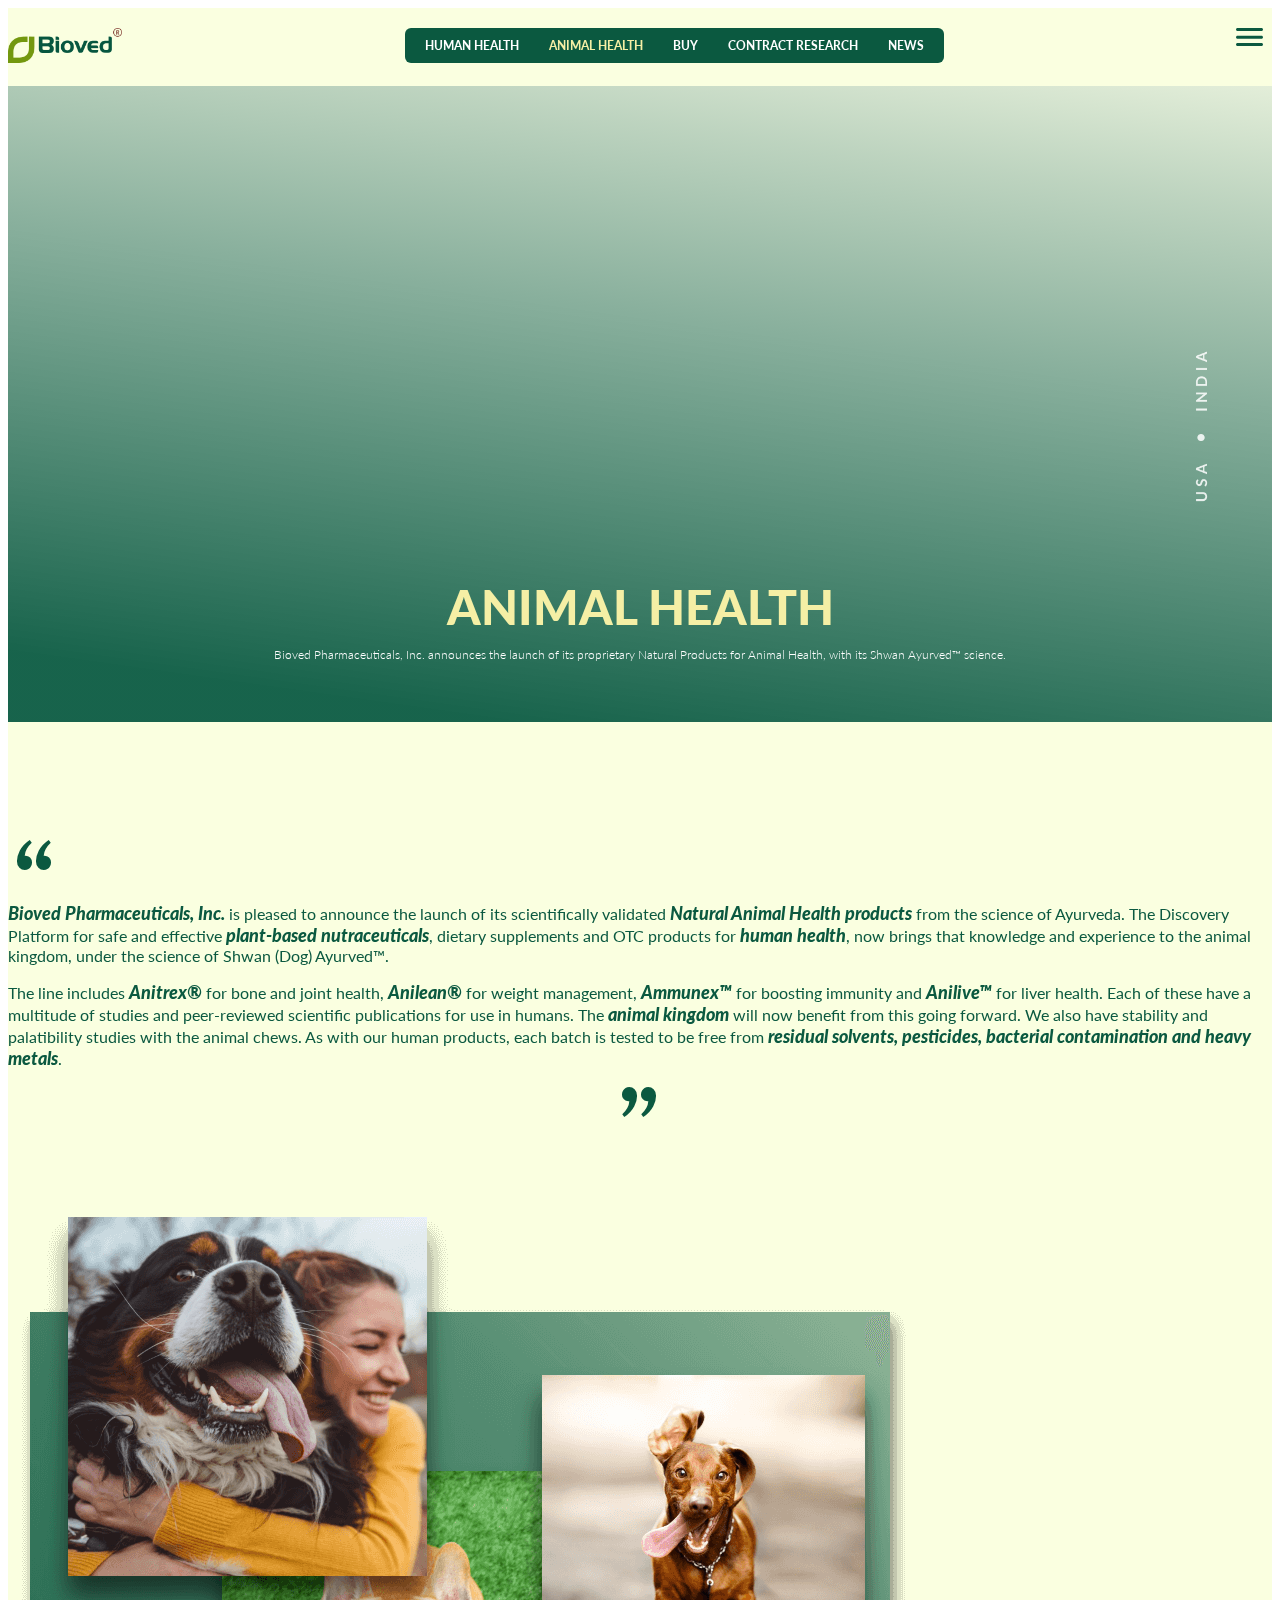
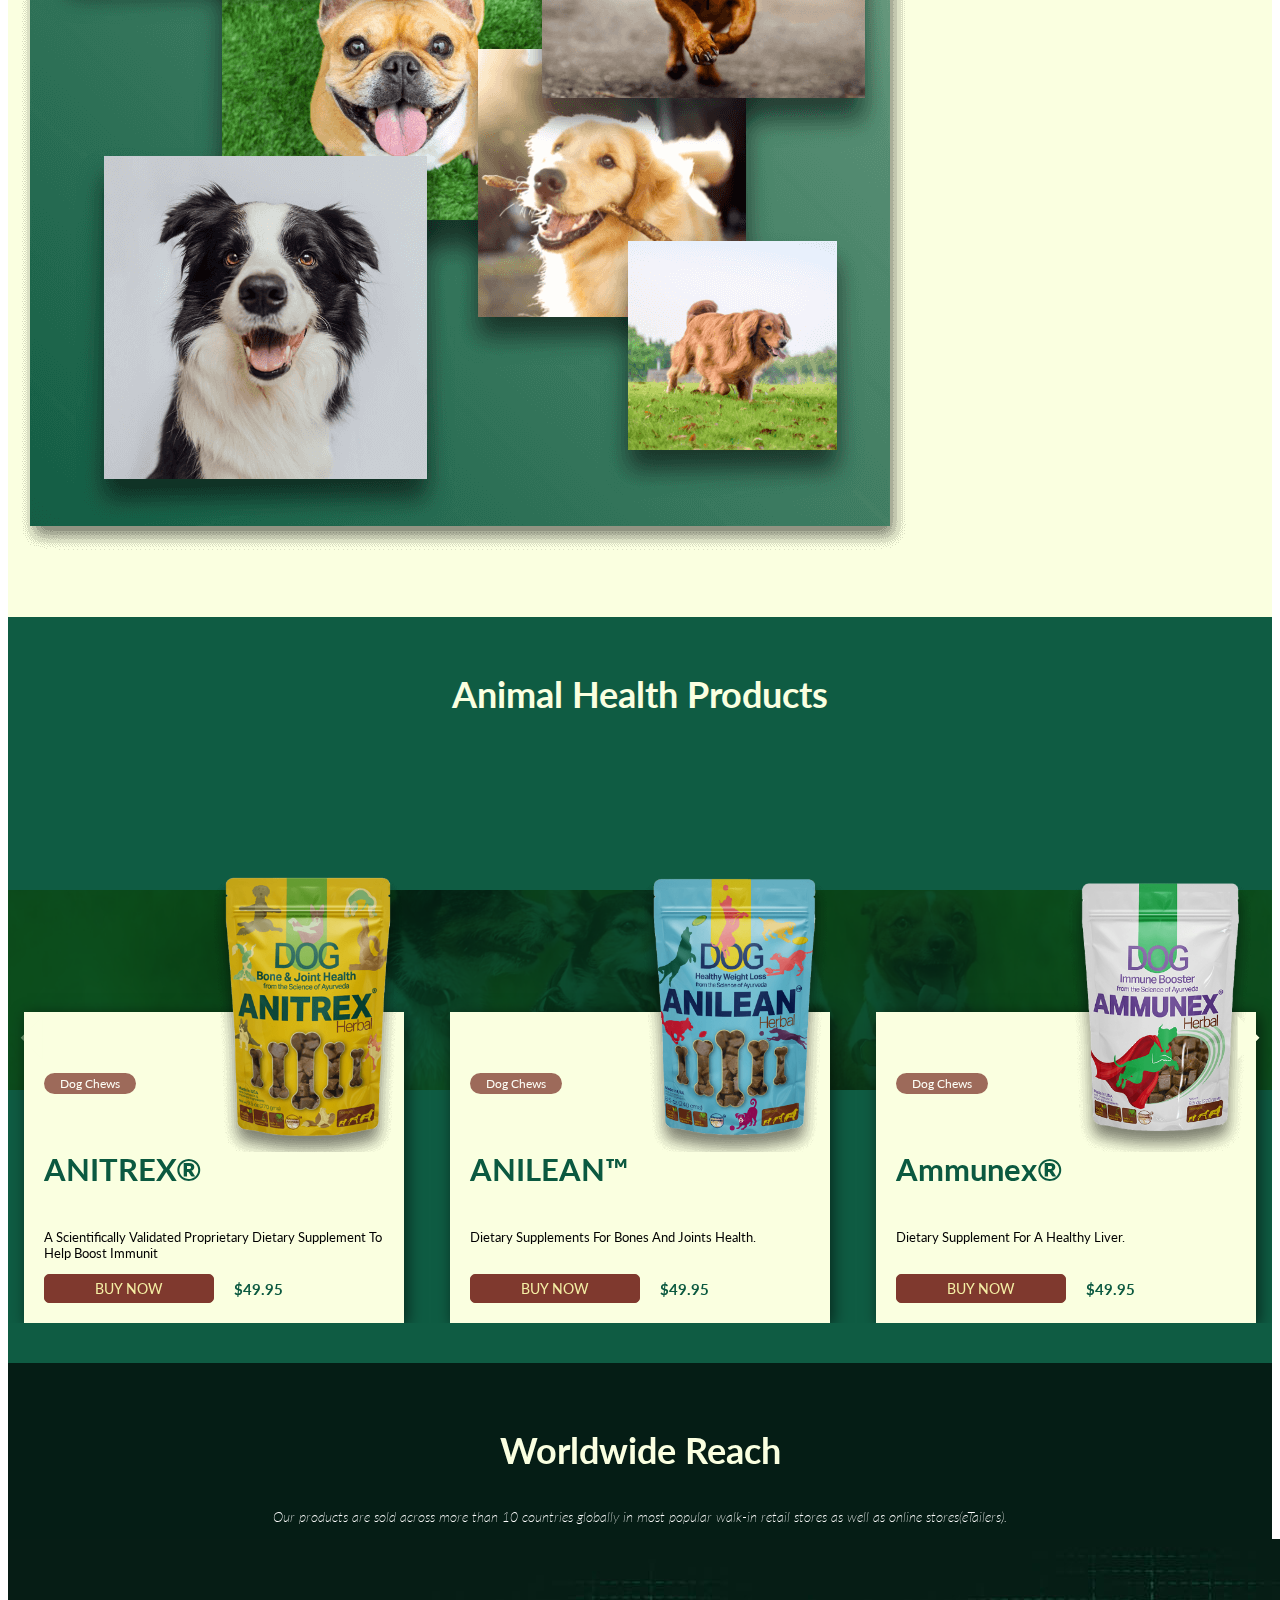
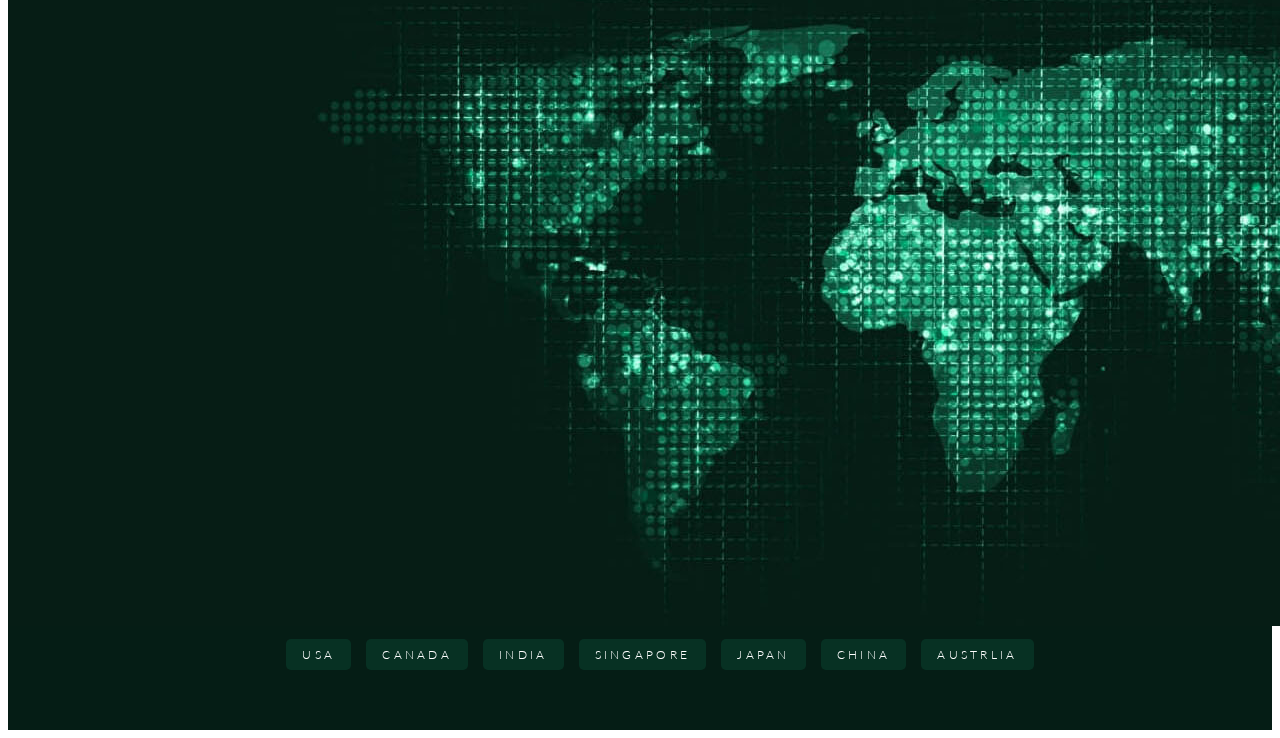
==== animal-health.html @ 0ce9d102 "Inner page human and animal page updated" ====
<!DOCTYPE html>
<html lang="en">
  <head>
    <meta charset="utf-8" />
    <meta
      name="viewport"
      content="width=device-width, initial-scale=1, minimum-scale=1, maximum-scale=1"
    />

    <title>Bioved - Human health</title>
    <link rel="preconnect" href="https://fonts.googleapis.com" />
    <link rel="preconnect" href="https://fonts.gstatic.com" crossorigin />
    <link
      href="https://fonts.googleapis.com/css2?family=BIZ+UDMincho:wght@400;700&family=Lato:ital,wght@0,100;0,300;0,400;0,700;0,900;1,100;1,300;1,400;1,700;1,900&display=swap"
      rel="stylesheet"
    />
    <link
      rel="stylesheet"
      href="https://cdnjs.cloudflare.com/ajax/libs/font-awesome/6.5.1/css/all.min.css"
      integrity="sha512-DTOQO9RWCH3ppGqcWaEA1BIZOC6xxalwEsw9c2QQeAIftl+Vegovlnee1c9QX4TctnWMn13TZye+giMm8e2LwA=="
      crossorigin="anonymous"
      referrerpolicy="no-referrer"
    />
    <link
      href="https://cdn.jsdelivr.net/npm/bootstrap@5.3.2/dist/css/bootstrap.min.css"
      rel="stylesheet"
      integrity="sha384-T3c6CoIi6uLrA9TneNEoa7RxnatzjcDSCmG1MXxSR1GAsXEV/Dwwykc2MPK8M2HN"
      crossorigin="anonymous"
    />
    <!-- Link Swiper's CSS -->
    <link
      rel="stylesheet"
      href="https://cdn.jsdelivr.net/npm/swiper@11/swiper-bundle.min.css"
    />
    <link rel="stylesheet" href="./assets/style/style.css" />
  </head>
  <body>
    <!-- Header -->
    <header>
      <div class="container">
        <div class="row">
          <div class="col-12">
            <div class="header-box">
              <div class="logo-box">
                <img
                  src="./assets/images/LandingPage/logo.png"
                  class="header-logo"
                  alt="logo"
                />
              </div>
              <div class="middle-menu-box">
                <ul class="center-menulist">
                  <li><a href="/human-health.html">HUMAN HEALTH</a></li>
                  <li class="active">
                    <a href="/animal-health.html">ANIMAL HEALTH</a>
                  </li>
                  <li><a href="javascript:void(0);">BUY</a></li>
                  <li><a href="javascript:void(0);">CONTRACT RESEARCH</a></li>
                  <li><a href="javascript:void(0);">NEWS</a></li>
                </ul>
              </div>
              <div class="mobilemenu-box">
                <div class="menu-icon">
                  <svg
                    xmlns="http://www.w3.org/2000/svg"
                    width="45"
                    height="30"
                    viewBox="0 0 45 30"
                    fill="none"
                  >
                    <g clip-path="url(#clip0_9_1050)">
                      <path
                        d="M0 2.5C0 1.11929 1.11929 0 2.5 0H42.5C43.8807 0 45 1.11929 45 2.5C45 3.88071 43.8807 5 42.5 5H2.5C1.11929 5 0 3.88071 0 2.5Z"
                        fill="#0B5940"
                      />
                      <path
                        d="M0 15.5C0 14.1193 1.11929 13 2.5 13H42.5C43.8807 13 45 14.1193 45 15.5C45 16.8807 43.8807 18 42.5 18H2.5C1.11929 18 0 16.8807 0 15.5Z"
                        fill="#0B5940"
                      />
                      <path
                        d="M0 27.5C0 26.1193 1.11929 25 2.5 25H42.5C43.8807 25 45 26.1193 45 27.5C45 28.8807 43.8807 30 42.5 30H2.5C1.11929 30 0 28.8807 0 27.5Z"
                        fill="#0B5940"
                      />
                    </g>
                    <defs>
                      <clipPath id="clip0_9_1050">
                        <rect width="45" height="30" fill="white" />
                      </clipPath>
                    </defs>
                  </svg>
                </div>
              </div>
            </div>
          </div>
        </div>
      </div>
    </header>
    <!-- Swiper -->
    <section class="video-hero-section-box">
      <div class="video-box">
        <video
          class="herosection-video"
          loop
          muted
          autoplay
          src="https://www.w3schools.com/tags/movie.mp4"
          playsinline
          type="video/mp4"
        ></video>
      </div>
      <div class="video-hero-section">
        <img
          src="./assets/images/LandingPage/side-img.png"
          alt="side-img"
          width="18px"
        />
        <div class="content-block">
          <div class="container">
            <div class="row">
              <div class="col-12">
                <div class="title-box">
                  <h4>Animal Health</h4>
                  <!-- <h5>made for healthier life.</h5> -->
                  <p>
                    Bioved Pharmaceuticals, Inc. announces the launch of its
                    proprietary Natural Products for Animal Health, with its
                    Shwan Ayurved™ science.
                  </p>
                </div>
              </div>
            </div>
          </div>
        </div>

        <!-- <div class="swiper-button-next"></div>
      <div class="swiper-button-prev"></div> -->
      </div>
    </section>
    <!-- Standard section -->
    <section class="animal-info-section">
      <div class="container">
        <div class="row align-items-center">
          <div class="col-12 col-md-6">
            <div class="animal-info-content">
              <h1 class="text-start left-quotes">"</h1>
              <p class="text-center">
                <b>Bioved Pharmaceuticals, Inc.</b> is pleased to announce the
                launch of its scientifically validated
                <b>Natural Animal Health products</b> from the science of
                Ayurveda. The Discovery Platform for safe and effective
                <b>plant-based nutraceuticals</b>, dietary supplements and OTC
                products for <b>human health</b>, now brings that knowledge and
                experience to the animal kingdom, under the science of Shwan
                (Dog) Ayurved™.
              </p>

              <p class="text-center">
                The line includes <b>Anitrex®</b> for bone and joint health,
                <b>Anilean®</b> for weight management, <b>Ammunex™</b> for
                boosting immunity and <b> Anilive™</b> for liver health. Each of
                these have a multitude of studies and peer-reviewed scientific
                publications for use in humans. The <b>animal kingdom</b> will
                now benefit from this going forward. We also have stability and
                palatibility studies with the animal chews. As with our human
                products, each batch is tested to be free from
                <b
                  >residual solvents, pesticides, bacterial contamination and
                  heavy metals</b
                >.
              </p>
              <h1 class="text-end">"</h1>
            </div>
          </div>
          <div class="col-12 col-md-6">
            <img
              src="./assets/images/AnimalHealth_Page/AH_Div_2_option.png"
              class="img-fluid"
            />
          </div>
        </div>
      </div>
    </section>

    <!-- product-swiper -->

    <section class="product-swiper-section animal-product">
      <div class="container">
        <div class="row">
          <div class="col-12">
            <div class="sec-header-box">
              <h3>Animal Health Products</h3>
            </div>
          </div>
        </div>
      </div>
      <div class="container relative-container">
        <div class="row">
          <div class="col-12">
            <!-- Swiper -->
            <div class="swiper product-swiper">
              <div class="swiper-wrapper">
                <div class="swiper-slide">
                  <article class="product-card">
                    <img
                      src="./assets/images/AnimalHealth_Page/AH_div3_1.png"
                      class="product-img"
                    />
                    <span class="product-pill tablet">Dog Chews</span>
                    <h4 class="name">ANITREX®</h4>
                    <p>
                      A Scientifically Validated Proprietary Dietary Supplement
                      To Help Boost Immunit
                    </p>
                    <div class="btn-price">
                      <button>BUY NOW</button>
                      <span class="price">$49.95</span>
                    </div>
                  </article>
                </div>
                <div class="swiper-slide">
                  <article class="product-card">
                    <img
                      src="./assets/images/AnimalHealth_Page/AH_div3_2.png"
                      class="product-img"
                    />
                    <span class="product-pill tablet">Dog Chews</span>
                    <h4 class="name">ANILEAN™</h4>
                    <p>Dietary Supplements For Bones And Joints Health.</p>
                    <div class="btn-price">
                      <button>BUY NOW</button>
                      <span class="price">$49.95</span>
                    </div>
                  </article>
                </div>
                <div class="swiper-slide">
                  <article class="product-card">
                    <img
                      src="./assets/images/AnimalHealth_Page/AH_div3_3.png"
                      class="product-img"
                    />
                    <span class="product-pill tablet">Dog Chews</span>
                    <h4 class="name">Ammunex®</h4>
                    <p>Dietary Supplement For A Healthy Liver.</p>
                    <div class="btn-price">
                      <button>BUY NOW</button>
                      <span class="price">$49.95</span>
                    </div>
                  </article>
                </div>

                <div class="swiper-slide">
                  <article class="product-card">
                    <img
                      src="./assets/images/LandingPage/Artovid-20.png"
                      class="product-img"
                    />
                    <span class="product-pill tablet">Tablet</span>
                    <h4 class="name">Artovid-20®</h4>
                    <p>
                      A Scientifically Validated Proprietary Dietary Supplement
                      To Help Boost Immunit
                    </p>
                    <div class="btn-price">
                      <button>BUY NOW</button>
                      <span class="price">$49.95</span>
                    </div>
                  </article>
                </div>
                <div class="swiper-slide">
                  <article class="product-card">
                    <img
                      src="./assets/images/LandingPage/ARTREX.png"
                      class="product-img"
                    />
                    <span class="product-pill cream">Cream</span>
                    <h4 class="name">ARTREX®</h4>
                    <p>Dietary Supplements For Bones And Joints Health.</p>
                    <div class="btn-price">
                      <button>BUY NOW</button>
                      <span class="price">$49.95</span>
                    </div>
                  </article>
                </div>
                <div class="swiper-slide">
                  <article class="product-card">
                    <img
                      src="./assets/images/LandingPage/PERIBAN.png"
                      class="product-img"
                    />
                    <span class="product-pill tablet">Tablet</span>
                    <h4 class="name">PERIBAN™</h4>
                    <p>Dietary Supplement For A Healthy Liver.</p>
                    <div class="btn-price">
                      <button>BUY NOW</button>
                      <span class="price">$49.95</span>
                    </div>
                  </article>
                </div>
              </div>
              <div class="swiper-button-next">
                <svg
                  xmlns="http://www.w3.org/2000/svg"
                  width="26"
                  height="51"
                  viewBox="0 0 26 51"
                  fill="none"
                >
                  <path
                    d="M0.477783 0L25.7526 25.2749L0.477783 50.5497"
                    fill="#FAFFE0"
                  />
                </svg>
              </div>
              <div class="swiper-button-prev">
                <svg
                  xmlns="http://www.w3.org/2000/svg"
                  width="26"
                  height="51"
                  viewBox="0 0 26 51"
                  fill="none"
                >
                  <path
                    opacity=""
                    d="M25.7526 50.5498L0.477783 25.2748L25.7526 0"
                    fill="#FAFFE0"
                  />
                </svg>
              </div>
              <!-- <div class="swiper-pagination"></div> -->
            </div>
          </div>
        </div>
      </div>
    </section>

    <!-- Footer -->
    <footer class="footer-section">
      <div class="container">
        <div class="row">
          <div class="col-12">
            <div class="sec-header-box">
              <h3>Worldwide Reach</h3>
              <p>
                Our products are sold across more than 10 countries globally in
                most popular walk-in retail stores as well as online
                stores(eTailers).
              </p>
            </div>
            <img
              src="./assets/images/LandingPage/Div_6.jpg"
              alt="Div_6"
              class="img-fluid"
            />
            <ul class="country-pill">
              <li>USA</li>
              <li>Canada</li>
              <li>India</li>
              <li>singapore</li>
              <li>japan</li>
              <li>China</li>
              <li>austrlia</li>
            </ul>
          </div>
        </div>
      </div>
    </footer>

    <!-- <script
      src="https://code.jquery.com/jquery-3.7.1.min.js"
      integrity="sha256-/JqT3SQfawRcv/BIHPThkBvs0OEvtFFmqPF/lYI/Cxo="
      crossorigin="anonymous"
    ></script> -->

    <script src="https://cdnjs.cloudflare.com/ajax/libs/jquery/3.1.1/jquery.min.js"></script>
    <script
      src="https://cdn.jsdelivr.net/npm/@popperjs/core@2.11.8/dist/umd/popper.min.js"
      integrity="sha384-I7E8VVD/ismYTF4hNIPjVp/Zjvgyol6VFvRkX/vR+Vc4jQkC+hVqc2pM8ODewa9r"
      crossorigin="anonymous"
    ></script>
    <script
      src="https://cdn.jsdelivr.net/npm/bootstrap@5.3.2/dist/js/bootstrap.min.js"
      integrity="sha384-BBtl+eGJRgqQAUMxJ7pMwbEyER4l1g+O15P+16Ep7Q9Q+zqX6gSbd85u4mG4QzX+"
      crossorigin="anonymous"
    ></script>

    <!-- Swiper JS -->
    <script src="https://cdn.jsdelivr.net/npm/swiper@11/swiper-bundle.min.js"></script>

    <!-- Initialize Swiper Hero -->
    <script>
      var swiper = new Swiper(".hero-swiper", {
        cssMode: true,
        loop: true,
        autoplay: {
          delay: 2500,
          disableOnInteraction: false,
        },
        navigation: {
          nextEl: ".swiper-button-next",
          prevEl: ".swiper-button-prev",
        },
        pagination: {
          el: ".swiper-pagination",
        },
        mousewheel: true,
        keyboard: true,
      });
    </script>
    <!-- Initialize Swiper Product-->
    <script>
      var swiper = new Swiper(".product-swiper", {
        slidesPerView: 1,
        spaceBetween: 10,
        navigation: {
          nextEl: ".swiper-button-next",
          prevEl: ".swiper-button-prev",
        },
        pagination: {
          el: ".swiper-pagination",
          clickable: true,
        },
        breakpoints: {
          640: {
            slidesPerView: 1,
            spaceBetween: 15,
          },
          768: {
            slidesPerView: 2,
            spaceBetween: 15,
          },
          1199: {
            slidesPerView: 3,
            spaceBetween: 15,
          },
        },
      });
    </script>

    <!-- Initialize Swiper Product-->
    <script>
      var swiper = new Swiper(".latestDev-swiper", {
        slidesPerView: 1,
        spaceBetween: 10,
        navigation: {
          nextEl: ".swiper-button-next",
          prevEl: ".swiper-button-prev",
        },
        pagination: {
          el: ".swiper-pagination",
          clickable: true,
        },
        breakpoints: {
          425: {
            slidesPerView: 1,
            spaceBetween: 15,
          },
          520: {
            slidesPerView: 2,
            spaceBetween: 15,
          },
          1024: {
            slidesPerView: 3,
            spaceBetween: 15,
          },
        },
      });
    </script>
  </body>
</html>
---- assets/style/style.css ----
body {
  font-family: "Lato", sans-serif;
}

/* Landing page */
header {
  background: #faffe0;
  position: relative;
}
.header-box {
  display: flex;
  justify-content: space-between;
  padding: 20px 0;
}
.header-box img.header-logo {
  height: 35px;
}
.header-box .menu-icon svg {
  height: 18px;
}
@media screen and (max-width: 991px) {
  .middle-menu-box {
    display: none;
  }
}

.header-box ul.center-menulist {
  background: #0b5940;
  display: flex;
  gap: 10px;
  list-style: none;
  padding: 0 10px;
  margin: 0;
  border-radius: 6px;
}
ul.center-menulist li a {
  color: #fff;
  font-family: Lato;
  font-size: 12px;
  font-style: normal;
  font-weight: 700;
  line-height: normal;
  text-decoration: none;
  padding: 10px 10px;
  display: block;
}
ul.center-menulist li.active a {
  color: #f5efa5;
}
/* Hero section */
.swiper.hero-section::before {
  content: "";
  position: absolute;
  background: linear-gradient(15deg, #faffe0, transparent);
  z-index: 2;
  inset: 0;
}
.swiper.hero-section {
  width: 100%;
  height: 100%;
  min-height: 64vh;
  max-height: 64vh;
}
@media screen and (max-height: 760px) {
  .swiper.hero-section {
    width: 100%;
    height: 100%;
    min-height: 64vh;
    max-height: unset;
  }
}
@media screen and (max-width: 820px) {
  .swiper.hero-section {
    width: 100%;
    height: 100%;
    min-height: unset;
    max-height: unset;
  }
}
.swiper.hero-section .swiper-slide {
  text-align: center;
  font-size: 18px;
  background: #fff;
  display: flex;
  justify-content: center;
  align-items: center;
}

.swiper.hero-section .swiper-slide img {
  display: block;
  width: 100%;
  height: 100%;
  object-fit: cover;
}
.swiper.hero-section .swiper-pagination {
  position: static;
}
.swiper.hero-section .swiper-pagination .swiper-pagination-bullet {
  width: 22px;
  height: 5px;
  display: inline-block;
  border-radius: 2px;
}
.swiper.hero-section
  .swiper-pagination
  .swiper-pagination-bullet.swiper-pagination-bullet-active {
  background: #0b5940;
}
.swiper.hero-section .content-block {
  position: absolute;
  z-index: 3;
  inset: 0;
}
.swiper.hero-section .content-box {
  display: flex;
  align-items: flex-start;
  flex-direction: column;
  gap: 80px;
  width: 100%;
  padding-top: 150px;
}
@media screen and (max-width: 767px) {
  .swiper.hero-section .content-box {
    gap: 0;
    padding-top: 50px;
  }
}
.swiper.hero-section .content-box .top-block,
.swiper.hero-section .content-box .bottom-block {
  display: flex;
  align-items: center;
  justify-content: space-between;
  width: 100%;
}
@media screen and (max-width: 991px) {
  .swiper.hero-section .content-box .bottom-block {
    flex-direction: column;
    align-items: flex-start;
  }
}
.swiper.hero-section .content-box .top-block .left-box,
.swiper.hero-section .content-box .bottom-block .left-box {
  width: 100%;
  max-width: 620px;
  padding-right: 20px;
}

.swiper.hero-section .content-box .top-block .left-box h1 .main {
  color: #7f392e;
  display: block;
  font-size: 48px;
  font-style: normal;
  font-weight: 900;
  line-height: normal;
  text-transform: uppercase;
}
.swiper.hero-section .content-box .top-block .left-box h1 .sub {
  color: #0b5940;
  display: block;
  font-size: 36px;
  font-style: normal;
  font-weight: 400;
  line-height: normal;
  text-transform: uppercase;
}
@media screen and (max-width: 767px) {
  .swiper.hero-section .content-box .top-block .left-box h1 .main {
    font-size: 28px;
  }
  .swiper.hero-section .content-box .top-block .left-box h1 .sub {
    font-size: 26px;
  }
}
.swiper.hero-section .content-box .top-block .left-box p {
  color: #000;

  font-size: 14px;
  font-style: normal;
  font-weight: 400;
  line-height: normal;
}

.swiper.hero-section .content-box .bottom-block .left-box .news-btn-pill {
  border-radius: 8px;
  background: #7f392e80;
  display: table;
  margin: 0;
  overflow: hidden;
}
.swiper.hero-section
  .content-box
  .bottom-block
  .left-box
  .news-btn-pill
  .pill-head {
  border-radius: 8px 0px 0px 8px;
  opacity: 0.75;
  background: #7f392e;
  color: #fff;
  text-align: center;
  font-size: 13px;
  font-style: normal;
  font-weight: 500;
  line-height: normal;
  letter-spacing: 1.2px;
  display: inline-block;
  width: 69px;
  height: 32px;
  flex-shrink: 0;
  display: inline-flex;
  align-items: center;
  justify-content: center;
}

.swiper.hero-section
  .content-box
  .bottom-block
  .left-box
  .news-btn-pill
  span.pill-body {
  color: #000;
  font-size: 13px;
  font-style: normal;
  font-weight: 400;
  line-height: normal;

  backdrop-filter: blur(250px);
  height: 32px;
  display: inline-flex;
  flex-wrap: wrap;
  align-items: center;
  justify-content: center;
  padding: 0 10px;
}
.swiper.hero-section
  .content-box
  .bottom-block
  .left-box
  .news-btn-pill
  span.pill-body
  b {
  color: #000;

  font-size: 13px;
  font-style: normal;
  font-weight: 700;
  line-height: normal;
}
@media screen and (max-width: 991px) {
  .swiper.hero-section
    .content-box
    .bottom-block
    .left-box
    .news-btn-pill
    span.pill-body {
    height: auto;
  }
}
/* Standard sectin  */
.standard-section {
  background: #faffe0;
  position: relative;
  padding: 40px 0;
}

article.standard-box .top-block {
  display: flex;
  align-items: center;
  justify-content: flex-start;
  gap: 20px;
}
@media screen and (max-width: 991px) {
  article.standard-box .top-block {
    flex-direction: column;
  }
}
article.standard-box .bottom-block {
  display: flex;
  justify-content: flex-start;
  gap: 0;
}
article.standard-box .top-block img.contant-img {
  width: 360px;
}

article.standard-box .top-block .content {
  padding: 0 80px;
}
@media screen and (max-width: 1199px) {
  article.standard-box .top-block .content {
    padding: 0 40px;
  }
}
article.standard-box .top-block .content h1 {
  max-width: 450px;
  width: 100%;
  position: relative;
  margin-bottom: 30px;
}
@media screen and (max-width: 991px) {
  article.standard-box .top-block .content h1 {
    margin: auto;
    margin-bottom: 30px;
    max-width: 360px;
  }
}
article.standard-box .top-block .content h1 .top {
  color: #000;
  font-family: Lato;
  font-size: 42px;
  font-style: normal;
  font-weight: 700;
  line-height: normal;
  display: block;
  position: relative;
}
article.standard-box .top-block .content h1 .top::before {
  content: "";
  position: absolute;
  width: 80px;
  height: 31px;
  background: #0b5940;
  right: 0;
  bottom: 4px;
}
article.standard-box .top-block .content h1 .middle {
  color: #000;
  font-family: Lato;
  font-size: 42px;
  font-style: normal;
  font-weight: 300;
  line-height: normal;
  letter-spacing: 10px;
  display: block;
  position: relative;
}
article.standard-box .top-block .content h1 .bottom {
  color: #000;
  text-align: right;
  font-family: Lato;
  font-size: 42px;
  font-style: normal;
  font-weight: 700;
  line-height: normal;
  display: block;
  position: relative;
}
article.standard-box .top-block .content h1 .bottom::before {
  content: "";
  position: absolute;
  width: 210px;
  height: 31px;
  background: #0b5940;
  left: 0;
  bottom: 4px;
}
article.standard-box .top-block .content p {
  color: #000;
  font-family: Lato;
  font-size: 14px;
  font-style: italic;
  font-weight: 400;
  line-height: normal;
}

@media screen and (max-width: 991px) {
  article.standard-box .top-block .content h1 .top {
    font-size: 28px;
  }
  article.standard-box .top-block .content h1 .top::before {
    content: "";
    position: absolute;
    width: 80px;
    height: 21px;
    background: #0b5940;
    right: 0;
    bottom: 4px;
  }
  article.standard-box .top-block .content h1 .middle {
    font-size: 28px;
  }
  article.standard-box .top-block .content h1 .bottom {
    font-size: 28px;
  }
  article.standard-box .top-block .content h1 .bottom::before {
    content: "";
    position: absolute;
    width: 210px;
    height: 21px;
    background: #0b5940;
    left: 0;
    bottom: 4px;
  }
  article.standard-box .top-block .content p {
    font-size: 14px;
  }
}
article.standard-box .bottom-block .empty-box {
  width: 360px;
  background: #f5efa5;
  display: flex;
}

article.standard-box .bottom-block .link-box {
  background: linear-gradient(
    273deg,
    #faffe0 -82.93%,
    #a1c1a4 -40.44%,
    #0b5940 97.79%
  );
  height: 160px;
  flex-shrink: 0;
  width: calc(100% - 360px);
  display: flex;
  align-items: center;
  justify-content: flex-start;
  padding: 0 100px;
}
@media screen and (max-width: 1199px) {
  article.standard-box .bottom-block .link-box {
    padding: 0 60px;
  }
}

@media screen and (max-width: 991px) {
  article.standard-box .bottom-block .empty-box {
    display: none;
  }
  article.standard-box .bottom-block .link-box {
    width: 100%;
  }
}
article.standard-box .bottom-block .link-box span {
  color: #faffe0;
  font-family: Lato;
  font-size: 24px;
  font-style: normal;
  font-weight: 300;
  line-height: normal;
  letter-spacing: 1.35px;
  text-decoration-line: underline;
  display: flex;
  align-items: center;
  justify-content: center;
  gap: 10px;
}
article.standard-box .bottom-block .link-box span svg {
  height: 15px;
  width: auto;
}

/* product-swiper */

.product-swiper-section {
  background: #0f5c43;
  position: relative;
  padding: 40px 0;
}

.product-swiper-section .sec-header-box h3 {
  color: #faffe0;
  text-align: center;
  font-family: Lato;
  font-size: 36px;
  font-style: normal;
  font-weight: 700;
  line-height: normal;
  margin-top: 15px;
}

.product-swiper-section .sec-header-box p {
  color: #fff;
  text-align: center;
  font-family: Lato;
  font-size: 14px;
  font-style: italic;
  font-weight: 200;
  line-height: normal;
}

.relative-container {
  position: relative;
  z-index: 2;
}
.product-swiper-section::before {
  content: "";
  position: absolute;
  inset: 0;
  background-image: url("../images/LandingPage/HHP_Div3.jpg");
  height: 200px;
  width: 100%;
  z-index: 1;
  background-size: cover;
  background-position: center;
  mix-blend-mode: difference;
  display: flex;
  align-items: center;
  justify-content: center;
  top: calc(50% - 100px);
}

.animal-product.product-swiper-section::before {
  background-image: url("../images/AnimalHealth_Page/AHP_Div3-1.jpg");

  mix-blend-mode: multiply;
}
/* .product-swiper-section::after {
  content: "";
  position: absolute;
  inset: 0;
  height: 200px;
  width: 100%;
  z-index: 1;
  background-position: center;
  background: linear-gradient(180deg, #faffe0 100%, #000 10%);
  mix-blend-mode: saturation;
  backdrop-filter: blur(4px);
} */

.swiper.product-swiper {
  width: 100%;
  height: 100%;
}

.swiper.product-swiper .swiper-slide img {
  display: block;
  width: 100%;
  height: 100%;
  object-fit: cover;
}
.swiper.product-swiper .swiper-button-next:after,
.swiper.product-swiper .swiper-button-prev:after {
  content: unset;
}
.product-card {
  position: relative;
  background: #faffe0;
  box-shadow: 3px 3px 15px 0px #00000096;
  margin-top: 260px;
  padding: 20px;
  padding-top: 60px;

  width: 340px;
  margin-left: auto;
  margin-right: auto;
}
article.product-card .product-img {
  position: absolute;
  bottom: 55%;
  right: 0;
  height: 290px !important;
  width: auto !important;
}
article.product-card span.product-pill {
  border-radius: 30px;
  opacity: 0.75;
  padding: 3px 16px;
  font-size: 12px;
  text-align: center;
  font-family: Lato;
  font-style: normal;
  font-weight: 400;
  line-height: normal;
  margin-bottom: 15px;
  display: inline-block;
}
article.product-card span.product-pill.tablet {
  background: #7f392e;
  color: #fff;
}

article.product-card span.product-pill.cream {
  background: #0b5940;
  color: #ffffff;
}

article.product-card .name {
  color: #0b5940;
  font-family: Lato;
  font-size: 31px;
  font-style: normal;
  font-weight: 700;
  line-height: normal;
}
article.product-card p {
  color: #000;
  font-family: Lato;
  font-size: 13px;
  font-style: normal;
  font-weight: 400;
  line-height: normal;
  min-height: 32px;
}
article.product-card .btn-price {
  display: flex;
  align-items: center;
  justify-content: flex-start;
  gap: 20px;
}
article.product-card .btn-price button {
  border-radius: 5px;
  background: #7f392e;
  color: #f5efa5;
  font-family: Lato;
  font-size: 14px;
  font-style: normal;
  font-weight: 400;
  line-height: normal;
  padding: 5px 50px;
  border: 1px solid #7f392e;
}

article.product-card .btn-price span.price {
  color: #0b5940;
  font-family: Lato;
  font-size: 15px;
  font-style: normal;
  font-weight: 700;
  line-height: normal;
}

section.content-img-section {
  background: #faffe0;
  position: relative;
}
section.content-img-section .content-img-section-img {
  width: 50%;
  display: table;
  margin-left: auto;
  height: 590px;
  object-fit: cover;
  object-position: center;
}
@media screen and (max-width: 991px) {
  section.content-img-section .content-img-section-img {
    width: 100%;
    display: table;
    margin-left: auto;
    height: 440px;
    object-fit: cover;
    object-position: center;
    opacity: 0.4;
  }
}
.content-img-section .container-absolute {
  position: absolute;
  inset: 0;
  display: flex;
  align-items: center;
  justify-content: center;
}
.content-img-section .content-box h1 {
  margin-bottom: 20px;
  position: relative;
  max-width: 515px;
}
.content-img-section .content-box h1 .main {
  color: #000;
  font-family: Lato;
  font-size: 40px;
  font-style: normal;
  font-weight: 700;
  line-height: normal;
  letter-spacing: -0.6px;
  display: block;
  position: relative;
}
.content-img-section .content-box h1 .main::before {
  content: "";
  position: absolute;
  width: 80px;
  height: 31px;
  background: #0b5940;
  right: 0;
  bottom: 4px;
}
.content-img-section .content-box h1 .sub {
  color: #000;
  font-family: Lato;
  font-size: 40px;
  font-style: normal;
  font-weight: 300;
  line-height: normal;
  letter-spacing: 1.5px;
}
@media screen and (max-width: 1199px) {
  .content-img-section .content-box h1 {
    max-width: 400px;
  }
  .content-img-section .content-box h1 .main {
    font-size: 31px;
  }
  .content-img-section .content-box h1 .main::before {
    width: 60px;
    height: 24px;
  }
  .content-img-section .content-box h1 .sub {
    font-size: 31px;
  }
}
.content-img-section p {
  color: #000;
  font-family: Lato;
  font-size: 16px;
  font-style: italic;
  font-weight: 400;
  line-height: normal;
}

.go-btn {
  background-color: #f5efa5;
  filter: drop-shadow(0px 5px 7.5px rgba(0, 0, 0, 0.59));
  color: #0b5940;
  font-family: Lato;
  font-size: 36px;
  font-style: normal;
  font-weight: 400;
  line-height: normal;
  letter-spacing: 1.92px;

  width: 130px;
  height: 130px;
  border-radius: 50%;
  display: inline-flex;
  align-items: center;
  justify-content: center;
  flex-direction: column;
  gap: 2px;
}
.go-btn svg {
  width: 48px;
}

section.content-img-section {
  background: #faffe0;
  position: relative;
}
section.content-img-section.left .content-img-section-img {
  width: 50%;
  display: table;
  margin-right: auto;
  margin-left: 0;
  height: 590px;
  object-fit: cover;
  object-position: center;
}
@media screen and (max-width: 991px) {
  section.content-img-section.left .content-img-section-img {
    opacity: 1;
    width: 100%;
  }
}
.content-img-section.left .content-box h1 {
  margin-bottom: 20px;
  position: relative;
  max-width: 515px;
}
.content-img-section.left .content-box h1 .main {
  color: #f5efa5;
  font-family: Lato;
  font-size: 40px;
  font-style: normal;
  font-weight: 700;
  line-height: normal;
  letter-spacing: -0.6px;
  display: block;
  position: relative;
}
.content-img-section.left .content-box h1 .main::before {
  content: "";
  position: absolute;
  width: 80px;
  height: 31px;
  background: #f5efa5;
  right: 0;
  bottom: 4px;
}
.content-img-section.left .content-box h1 .sub {
  color: #ffffff;
  font-family: Lato;
  font-size: 40px;
  font-style: normal;
  font-weight: 300;
  line-height: normal;
  letter-spacing: 1.5px;
}
@media screen and (max-width: 767px) {
  .content-img-section.left .content-box h1 {
    max-width: 375px;
  }
  .content-img-section.left .content-box h1 .main {
    font-size: 31px;
  }
  .content-img-section.left .content-box h1 .main::before {
    width: 60px;
    height: 28px;
  }
  .content-img-section.left .content-box h1 .sub {
    font-size: 31px;
  }
}
.content-img-section.left p {
  color: #ffffff;
  font-family: Lato;
  font-size: 16px;
  font-style: italic;
  font-weight: 400;
  line-height: normal;
}

.content-img-section.left .content-box {
  padding-right: 164px;
}
@media screen and (max-width: 991px) {
  .content-img-section.left .content-box {
    padding-right: 0;
  }
}
.latestDev-swiper-btn-box {
  position: relative;
  display: flex;
  justify-content: start;
  align-items: center;
  gap: 15px;
  margin: 30px 0;
}

.latestDev-swiper-btn-box .swiper-button-next,
.latestDev-swiper-btn-box .swiper-button-prev {
  position: static;
  border: 1px solid #faffe0;
  background-color: #f5efa5;
  height: 40px;
  width: 40px;
  display: flex;
  align-items: center;
  justify-content: center;
  padding: 10px;
  border-radius: 50%;
  margin-top: 0;
}

.latestDev-swiper-btn-box .swiper-button-prev.swiper-button-disabled {
  background-color: transparent;
}
.latestDev-swiper-btn-box .swiper-button-next svg *,
.latestDev-swiper-btn-box .swiper-button-prev svg * {
  stroke: #0b5940;
}
.latestDev-swiper-btn-box .swiper-button-prev.swiper-button-disabled svg * {
  stroke: #f5efa5;
}
.latestDev-swiper-btn-box .swiper-button-next::after,
.latestDev-swiper-btn-box .swiper-button-prev::after {
  content: unset;
}
.latest-dev-swiper-block {
  max-width: 720px;
  margin-left: -80px;
}
@media screen and (max-width: 991px) {
  .latest-dev-swiper-block {
    max-width: 720px;
    margin-left: auto;
    margin-right: auto;
  }
}
@media screen and (max-width: 800px) {
  .latest-dev-swiper-block {
    max-width: 520px;
  }
}

@media screen and (max-width: 520px) {
  .latest-dev-swiper-block {
    max-width: 250px;
  }
}

.swiper.latestDev-swiper {
  width: 100%;
  height: 100%;
}

.swiper.latestDev-swiper .swiper-slide img {
  display: block;
  width: 100%;
  height: 100%;
  object-fit: cover;
}

.latestDev-card {
  position: relative;
  background: linear-gradient(
    9deg,
    #0b5940 -0.43%,
    #558d72 71.47%,
    #a1c1a4 109.43%,
    #faffe0 134.18%
  );
  box-shadow: 4px 10px 7.5px 0px rgba(0, 0, 0, 0.5);

  padding: 20px;
}
article.latestDev-card .latestDev-img {
  width: 80px !important;
  height: 80px !important;
  margin: 0 auto 10px;
}

article.latestDev-card .name {
  color: #fff;
  text-align: center;
  font-family: Lato;
  font-size: 14px;
  font-style: normal;
  font-weight: 700;
  line-height: normal;
}
article.latestDev-card p {
  color: #fff !important;
  text-align: center !important;
  font-size: 10px !important;
  font-style: italic !important;
  font-weight: 300 !important;
  line-height: normal !important;
}

/* Footer */

.footer-section {
  background: #051d15;
  padding: 50px 0;
}
.footer-section .sec-header-box h3 {
  color: #faffe0;
  text-align: center;
  font-family: Lato;
  font-size: 36px;
  font-style: normal;
  font-weight: 700;
  line-height: normal;
  margin-top: 15px;
}

.footer-section .sec-header-box p {
  color: #fff;
  text-align: center;
  font-family: Lato;
  font-size: 14px;
  font-style: italic;
  font-weight: 200;
  line-height: normal;
}
ul.country-pill {
  display: flex;
  justify-content: center;
  list-style: none;
  flex-wrap: wrap;
  align-items: center;
  gap: 15px;
  width: 100%;
  max-width: 890px;
  margin: 10px auto;
}
.country-pill li {
  border-radius: 5px;
  background: #0b594059;
  color: #fff;
  text-align: center;
  font-family: Lato;
  font-size: 12px;
  font-style: normal;
  font-weight: 300;
  line-height: normal;
  letter-spacing: 3.3px;
  text-transform: uppercase;
  padding: 8px 16px;
}

/* Human page */
.video-hero-section-box {
  height: 100%;
  width: 100%;
  min-height: 60vh;
  position: relative;
  display: flex;
  flex-direction: column;
  align-items: center;
  justify-content: flex-end;
  padding: 3rem 0;
}
.video-hero-section-box .video-box {
  height: 100%;
  width: 100%;
  position: absolute;
  object-fit: cover;
  z-index: 0;
  inset: 0;
}
.video-hero-section-box .video-box::before {
  content: "";
  position: absolute;
  inset: 0;
  background: linear-gradient(
    8deg,
    #0b5b42f2 8.55%,
    #558d72b3 60.95%,
    #a1c1a4b3 84.65%,
    #faffe0b3 109.89%
  );
}
.video-hero-section-box .video-box .herosection-video {
  height: 100%;
  width: 100%;
  object-fit: cover;
}
.video-hero-section {
  position: relative;
  z-index: 1;
  height: calc(60vh - 5vh);
  display: flex;
  flex-direction: column;
  align-items: center;
  justify-content: flex-end;
  padding: 0 15px;
  width: 100%;
}

@media screen and (min-width: 576px) {
  .video-hero-section {
    max-width: 540px;
  }
}
@media screen and (min-width: 768px) {
  .video-hero-section {
    max-width: 720px;
  }
}
@media screen and (min-width: 992px) {
  .video-hero-section {
    max-width: 960px;
  }
}

@media screen and (min-width: 1200px) {
  .video-hero-section {
    max-width: 1140px;
  }
}
@media screen and (min-width: 1400px) {
  .video-hero-section {
    max-width: 1320px;
  }
}

.video-hero-section img {
  position: absolute;
  top: 0;
  bottom: 0;
  right: 15px;
  display: flex;
  align-items: center;
  justify-content: center;
  height: 100%;
  object-fit: contain;
  filter: invert(1);
}
.video-hero-section .content-block .title-box {
  display: flex;
  flex-direction: column;
  align-items: center;
  justify-content: center;
  width: 100%;
  text-align: center;
}
.video-hero-section .content-block .title-box h4 {
  color: #f5efa5;
  font-family: Lato;
  font-size: 48px;
  font-style: normal;
  font-weight: 900;
  line-height: normal;
  text-transform: uppercase;
  margin: 0;
}
.video-hero-section .content-block .title-box h5 {
  color: #fff;
  font-family: Lato;
  font-size: 36px;
  font-style: normal;
  font-weight: 300;
  line-height: normal;
  text-transform: uppercase;
}
.video-hero-section .content-block .title-box p {
  color: #fff;
  text-align: center;
  font-family: Lato;
  font-size: 12px;
  font-style: normal;
  font-weight: 300;
  line-height: normal;
  max-width: 915px;
  width: 100%;
}
@media screen and (max-width: 767px) {
  .video-hero-section .content-block .title-box h4 {
    font-size: 31px;
  }
  .video-hero-section .content-block .title-box h5 {
    font-size: 24px;
  }
}

.human-tab-section {
  background: #faffe0;
  padding: 40px 0;
}
.human-tab-section .human-tab-block {
  display: flex;
  gap: 20px;
  align-items: center;
  justify-content: center;
}
@media screen and (max-width: 860px) {
  .human-tab-section .human-tab-block {
    flex-direction: column;
  }
}

.human-tab-section .human-tab-block ul.nav.nav-tabs {
  width: 40%;
  display: flex;
  flex-direction: column;
}
.human-tab-section .human-tab-block ul.nav.nav-tabs {
  width: 40%;
  border: none;
}
.human-tab-section .human-tab-block .tab-content {
  width: 60%;
}
@media screen and (max-width: 860px) {
  .human-tab-section .human-tab-block ul.nav.nav-tabs {
    width: 100%;
  }
  .human-tab-section .human-tab-block .tab-content {
    width: 100%;
  }
}

.human-tab-section .human-tab-block .nav-tabs .nav-link {
  color: #02120d;
  font-family: Lato;
  font-size: 26px;
  font-style: normal;
  font-weight: 900;
  line-height: normal;
  text-transform: uppercase;
  opacity: 0.35;
  padding: 0;
  display: flex;
  align-items: center;
  gap: 10px;

  margin: 10px 0;
  border-bottom: 2px solid transparent;
  padding: 10px 0;
  width: 100%;
  text-align: left;
}
.human-tab-section .human-tab-block .nav-tabs .nav-link.active {
  background-color: transparent;
  border-color: transparent;
  color: #02120d;
  opacity: 1;
  font-family: Lato;
  font-size: 26px;
  font-style: normal;
  font-weight: 900;
  line-height: normal;
  text-transform: uppercase;
  margin: 10px 0;
  border-bottom: 2px solid #0b5940;
  padding: 10px 0;
  position: relative;
}
.human-tab-section .human-tab-block .nav-tabs .nav-link.active::before {
  content: "";
  position: absolute;
  right: -3px;
  bottom: -6px;
  height: 12px;
  width: 12px;
  background: #0b5940;
  border-radius: 50rem;
}
.human-tab-section .human-tab-block ul.nav.nav-tabs li button span {
  font-size: 18px;
}
@media screen and (max-width: 424px) {
  .human-tab-section .human-tab-block .nav-tabs .nav-link,
  .human-tab-section .human-tab-block .nav-tabs .nav-link.active {
    font-size: 22px;
  }
  .human-tab-section .human-tab-block ul.nav.nav-tabs li button span {
    font-size: 14px;
  }
}
.human-tab-section article.human-health-card {
  background: linear-gradient(
    48deg,
    #0b5940 8.55%,
    #558d72 60.95%,
    #a1c1a4 84.65%,
    #faffe0 109.89%
  );
  box-shadow: 4px 10px 7.5px 0px rgba(0, 0, 0, 0.5);
  position: relative;
  padding: 50px;
  width: 100%;
  max-width: 570px;
}
@media screen and (max-width: 991px) {
  .human-tab-section article.human-health-card {
    padding: 30px;
  }
}
article.human-health-card .header {
  display: flex;
  justify-content: space-between;
  align-items: center;
  gap: 10px;
  flex-wrap: wrap;
}
article.human-health-card .header h4 {
  color: #fff;
  font-family: Lato;
  font-size: 36px;
  font-style: normal;
  font-weight: 400;
  line-height: normal;
  letter-spacing: 1.1px;
}
article.human-health-card .header .pill-box {
  border-radius: 5px;
  opacity: 0.35;
  background: #0b5940;
  color: #fff;
  text-align: center;
  font-family: Lato;
  font-size: 13px;
  font-style: normal;
  font-weight: 400;
  line-height: normal;
  letter-spacing: 1.1px;
  text-transform: uppercase;
  padding: 6px 10px;
}
article.human-health-card .body {
  padding: 60px 0;
}
article.human-health-card .body ul.dieseas-images {
  display: flex;
  list-style: none;
  flex-wrap: wrap;
  margin: 0;
  padding: 0;
  gap: 16px;
  width: 100%;
  align-items: center;
  justify-content: center;
}
article.human-health-card .body ul.dieseas-images li {
  text-align: center;
}
article.human-health-card .body ul.dieseas-images li img {
  height: 130px;
  width: 130px;
}
@media screen and (max-width: 991px) {
  article.human-health-card .body {
    padding: 40px 0;
  }
  article.human-health-card .body ul.dieseas-images li img {
    height: 100px;
    width: 100px;
  }
}

article.human-health-card .footer h3 {
  color: #fff;
  font-family: Lato;
  font-size: 31px;
  font-style: normal;
  font-weight: 300;
  line-height: normal;
  letter-spacing: 0.9px;
}
article.human-health-card .footer button.buy-btn {
  border-radius: 5px;
  background: #f5efa5;
  padding: 8px 12px;
  width: 100%;
  margin-top: 15px;
  outline: 0 !important;
  box-shadow: none !important;
  border: 1px solid #f5efa6;
  color: #0b5940;
  text-align: center;
  font-family: Lato;
  font-size: 14px;
  font-style: normal;
  font-weight: 700;
  line-height: normal;
}
@media screen and (max-width: 424px) {
  .human-tab-section article.human-health-card {
    padding: 20px;
  }
  article.human-health-card .header h4 {
    font-size: 28px;
  }
  article.human-health-card .header .pill-box {
    font-size: 12px;
    padding: 5px 7px;
  }
  article.human-health-card .body {
    padding: 30px 0;
  }
  article.human-health-card .body ul.dieseas-images li img {
    height: 80px;
    width: 80px;
  }
  article.human-health-card .footer h3 {
    font-size: 24px;
  }
}
@media screen and (max-width: 375px) {
  article.human-health-card .body ul.dieseas-images li img {
    height: 70px;
    width: 70px;
  }
}
/* Animal page */

section.animal-info-section {
  background: #faffe0;
  padding: 50px 0;
}
section.animal-info-section h1 {
  color: #0b5940;
  text-align: center;
  font-family: BIZ UDMincho;
  font-size: 100px;
  font-style: normal;
  font-weight: 500;
  line-height: normal;
  margin: 0;
}
section.animal-info-section h1.left-quotes {
  transform: rotate(180deg);
  text-align: right !important;
  margin-bottom: 30px;
}
section.animal-info-section p {
  color: #0b5940;
  font-family: Lato;
  font-size: 16px;
  font-style: normal;
  font-weight: 400;
  line-height: normal;
}
section.animal-info-section p b {
  text-align: center;
  font-size: 18px;
  font-style: italic;
  font-weight: 900;
}
/* 
.complete-the-look-box {
  display: flex;
  flex-direction: column;
}

.complete-the-look-box .complete-look-card {
  display: flex;
  gap: 14px;
  margin-bottom: 10px;
  padding: 10px;
  border-bottom: 1px solid #d3d3d3;
}

.complete-the-look-box .complete-look-card .product-detail {
  display: flex;
  justify-content: space-between;
  gap: 10px;
  width: 100%;
  margin-bottom: 20px;
}
@media screen and (max-width: 525px) {
  .complete-the-look-box .complete-look-card .product-detail {
    flex-direction: column;
  }
}
.complete-the-look-box .complete-look-card .product-detail .product-info {
  display: flex;
  flex-direction: column;
  gap: 6px;
}
.complete-the-look-box .complete-look-card .product-detail .product-info h4 {
  font-size: 16px;
  font-weight: 600;
  margin: 0;
}
.complete-the-look-box .complete-look-card .product-detail .product-info h5 {
  margin: 0;
  font-size: 14px;
  font-weight: 500;
}
.complete-the-look-box .complete-look-card .product-detail .product-price h6 {
  margin: 0;
  font-size: 14px;
  font-weight: 500;
}

.complete-the-look-box .complete-look-card .ctl-product-det select {
  height: 38px;
  width: 100%;
  margin-bottom: 10px;
  border: 1px solid #998f8a;
  padding: 4px;
  font-size: 14px;
  border-radius: 3px;

  outline: 0 !important;
  box-shadow: none;
}
.complete-the-look-box
  .complete-look-card
  .ctl-product-det
  select
  option:disabled {
  color: #9b918b;
}

.complete-the-look-box .complete-look-card .ctl-product-det button {
  background: #202020;
  color: #fff;
  padding: 12px 16px;
  width: 100%;
  font-size: 14px;
  border: 1px solid #202020;
  border-radius: 3px;
  text-transform: uppercase;
}
.complete-the-look-box .complete-look-card .ctl-product-img img {
  width: 100%;
  object-fit: cover;
} */
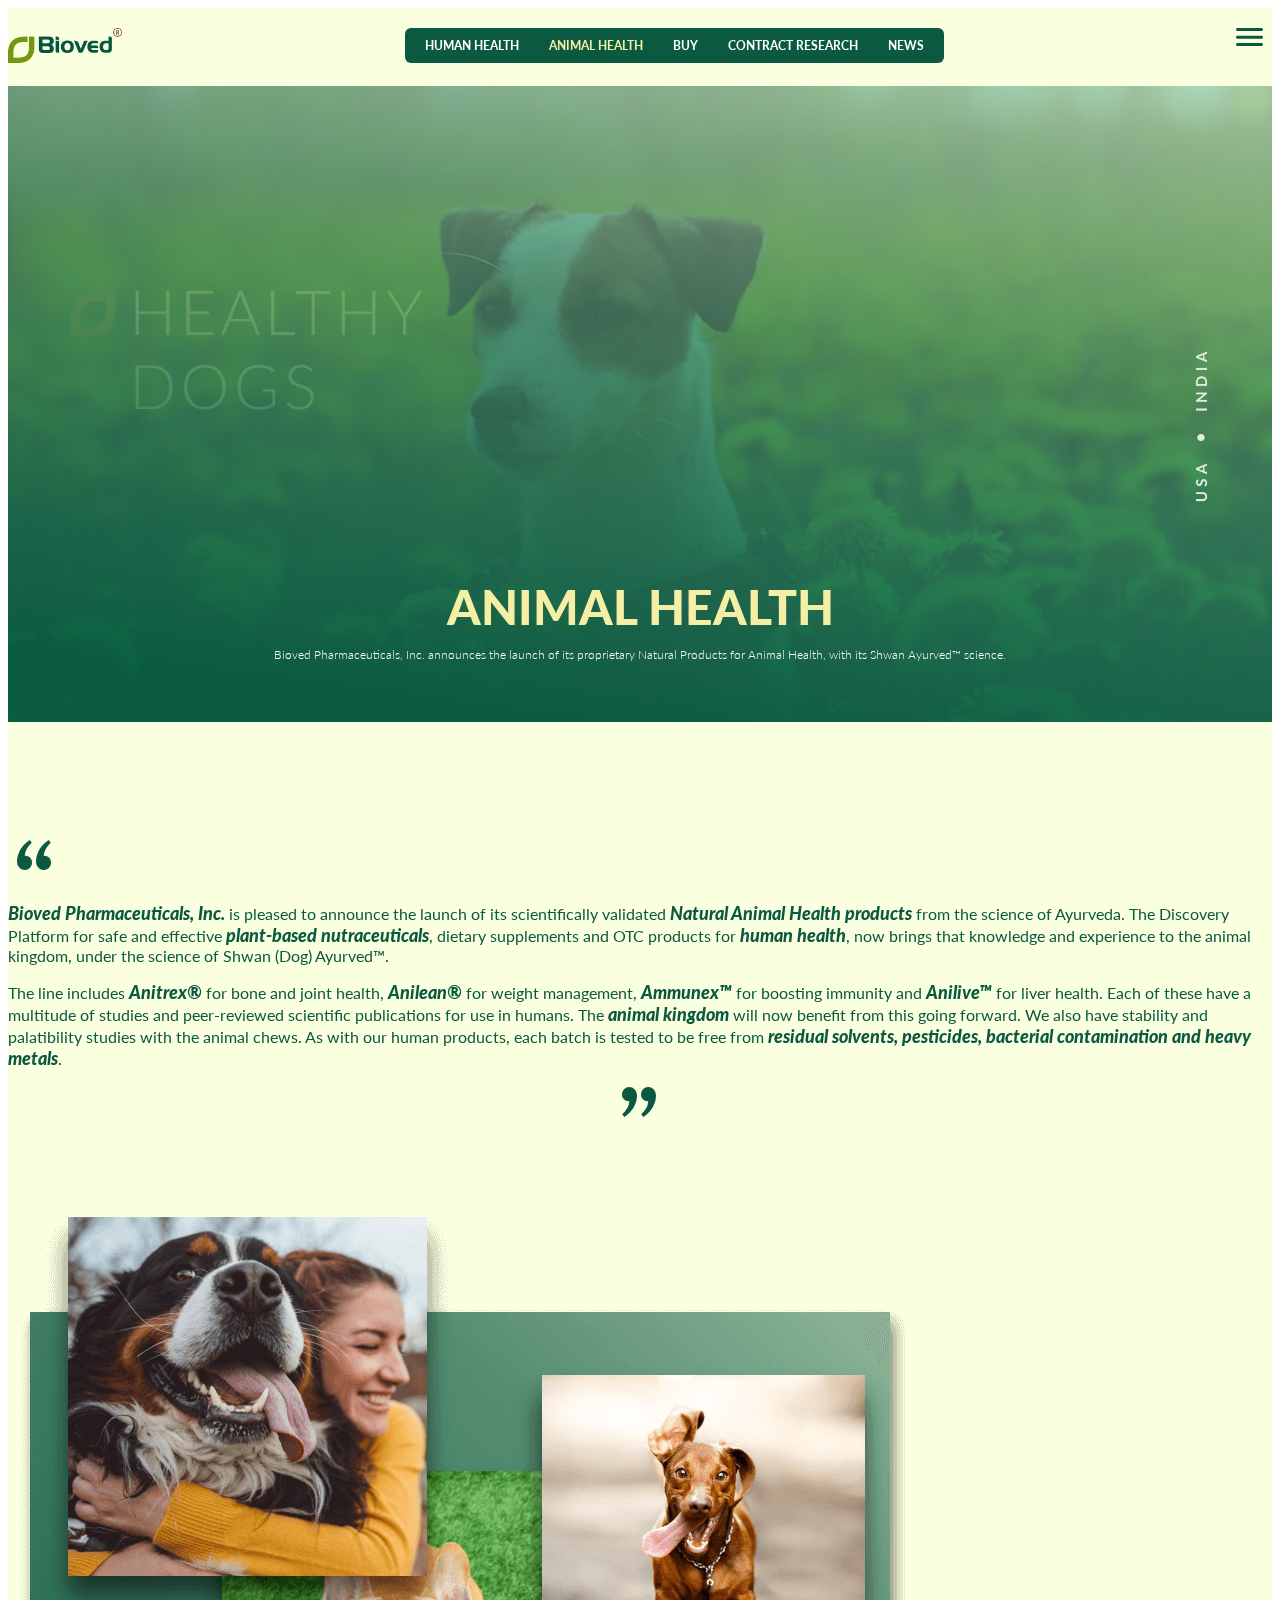
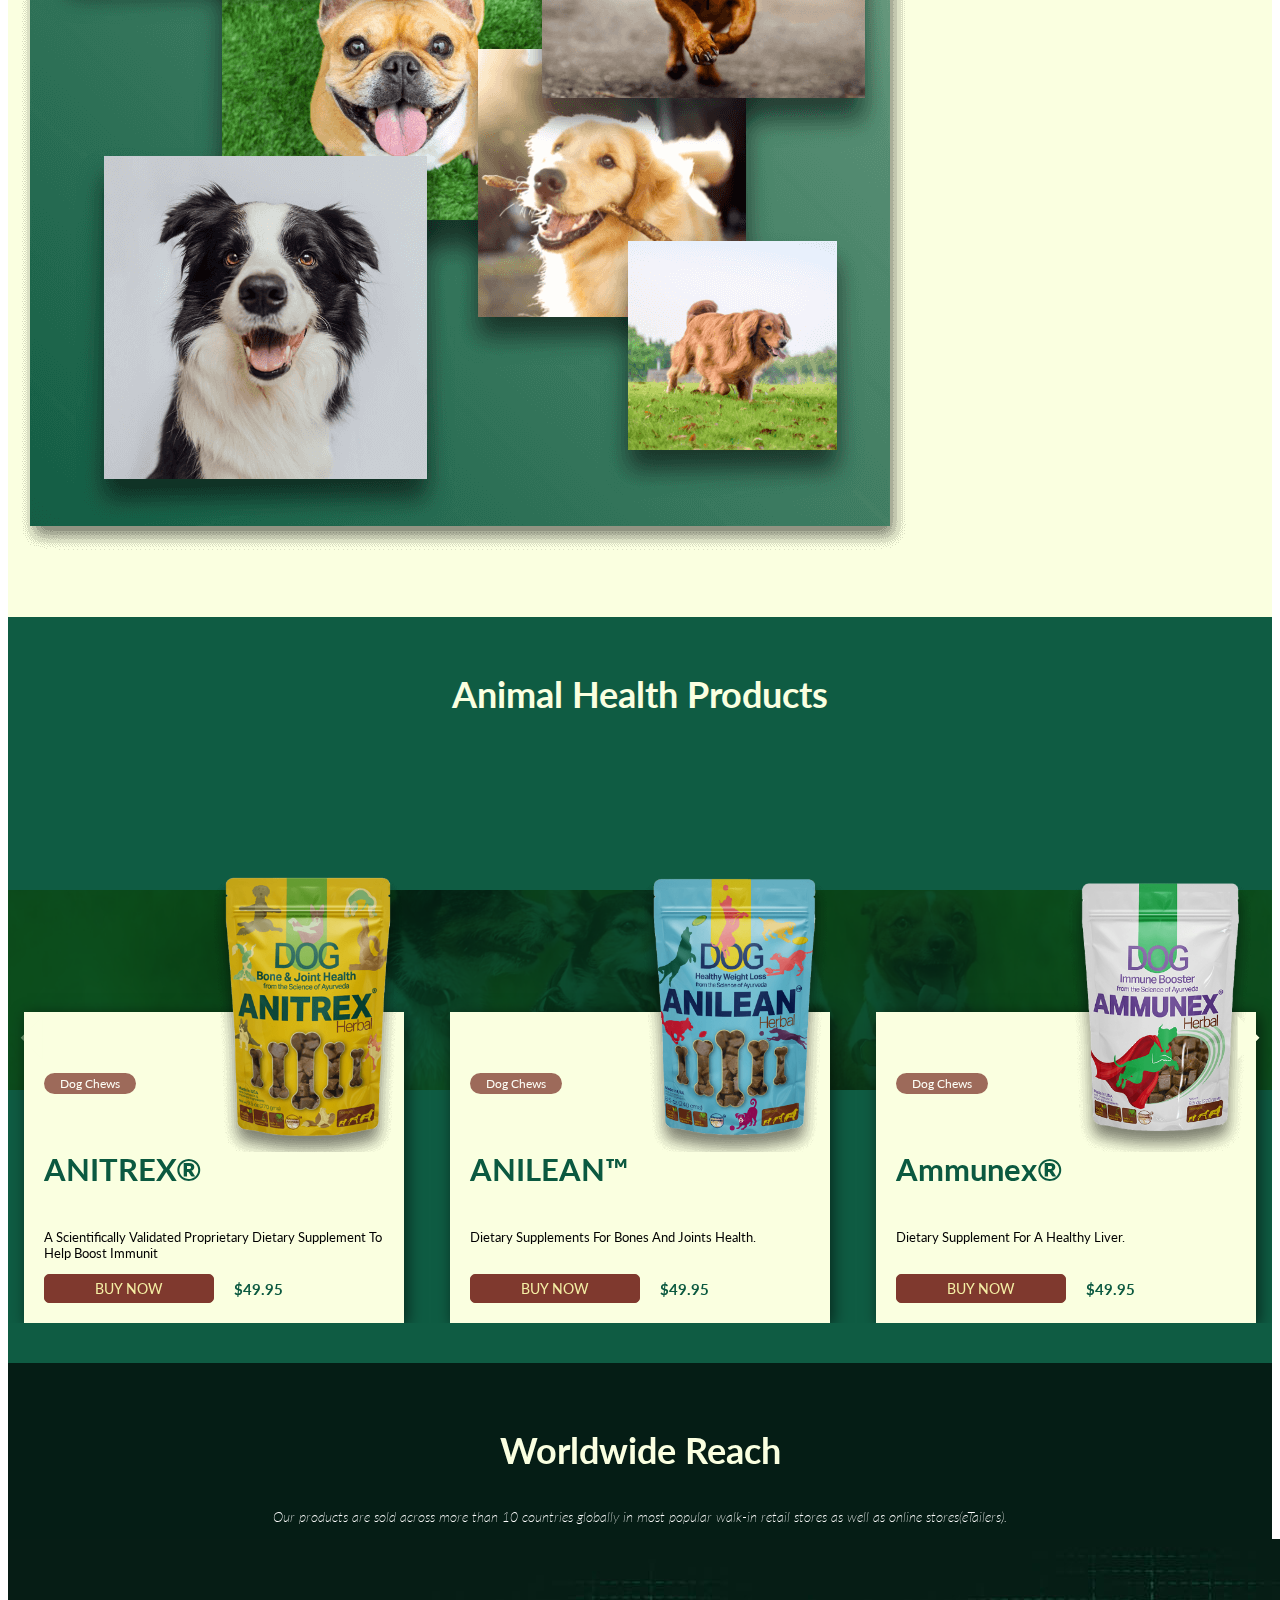
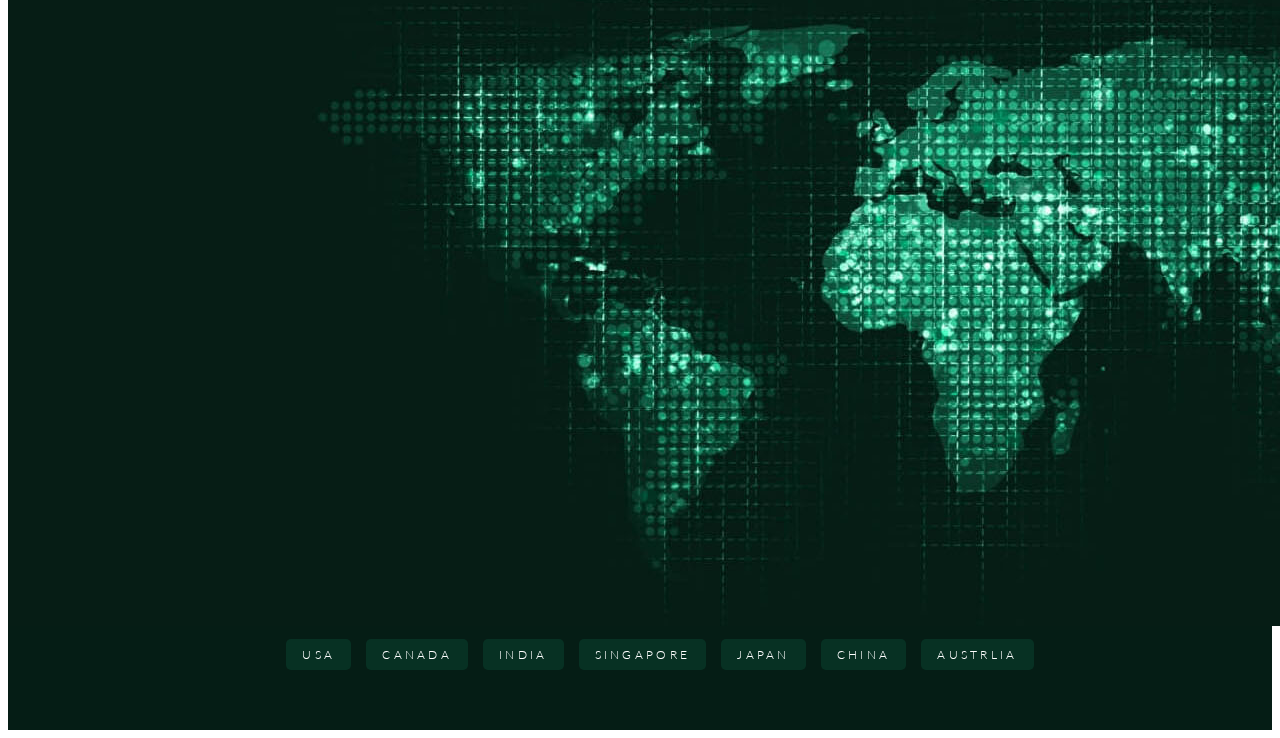
==== commit 38b38a14: "Video updated in animal and human pages and feedback text changes" ====
--- a/animal-health.html
+++ b/animal-health.html
@@ -103,7 +103,8 @@
           loop
           muted
           autoplay
-          src="https://www.w3schools.com/tags/movie.mp4"
+          poster="./assets/images/AnimalHealth_Page/AH_Banner.jpg"
+          src="./assets/images/AnimalHealth_Page/Animal_Health_1.mp4"
           playsinline
           type="video/mp4"
         ></video>
